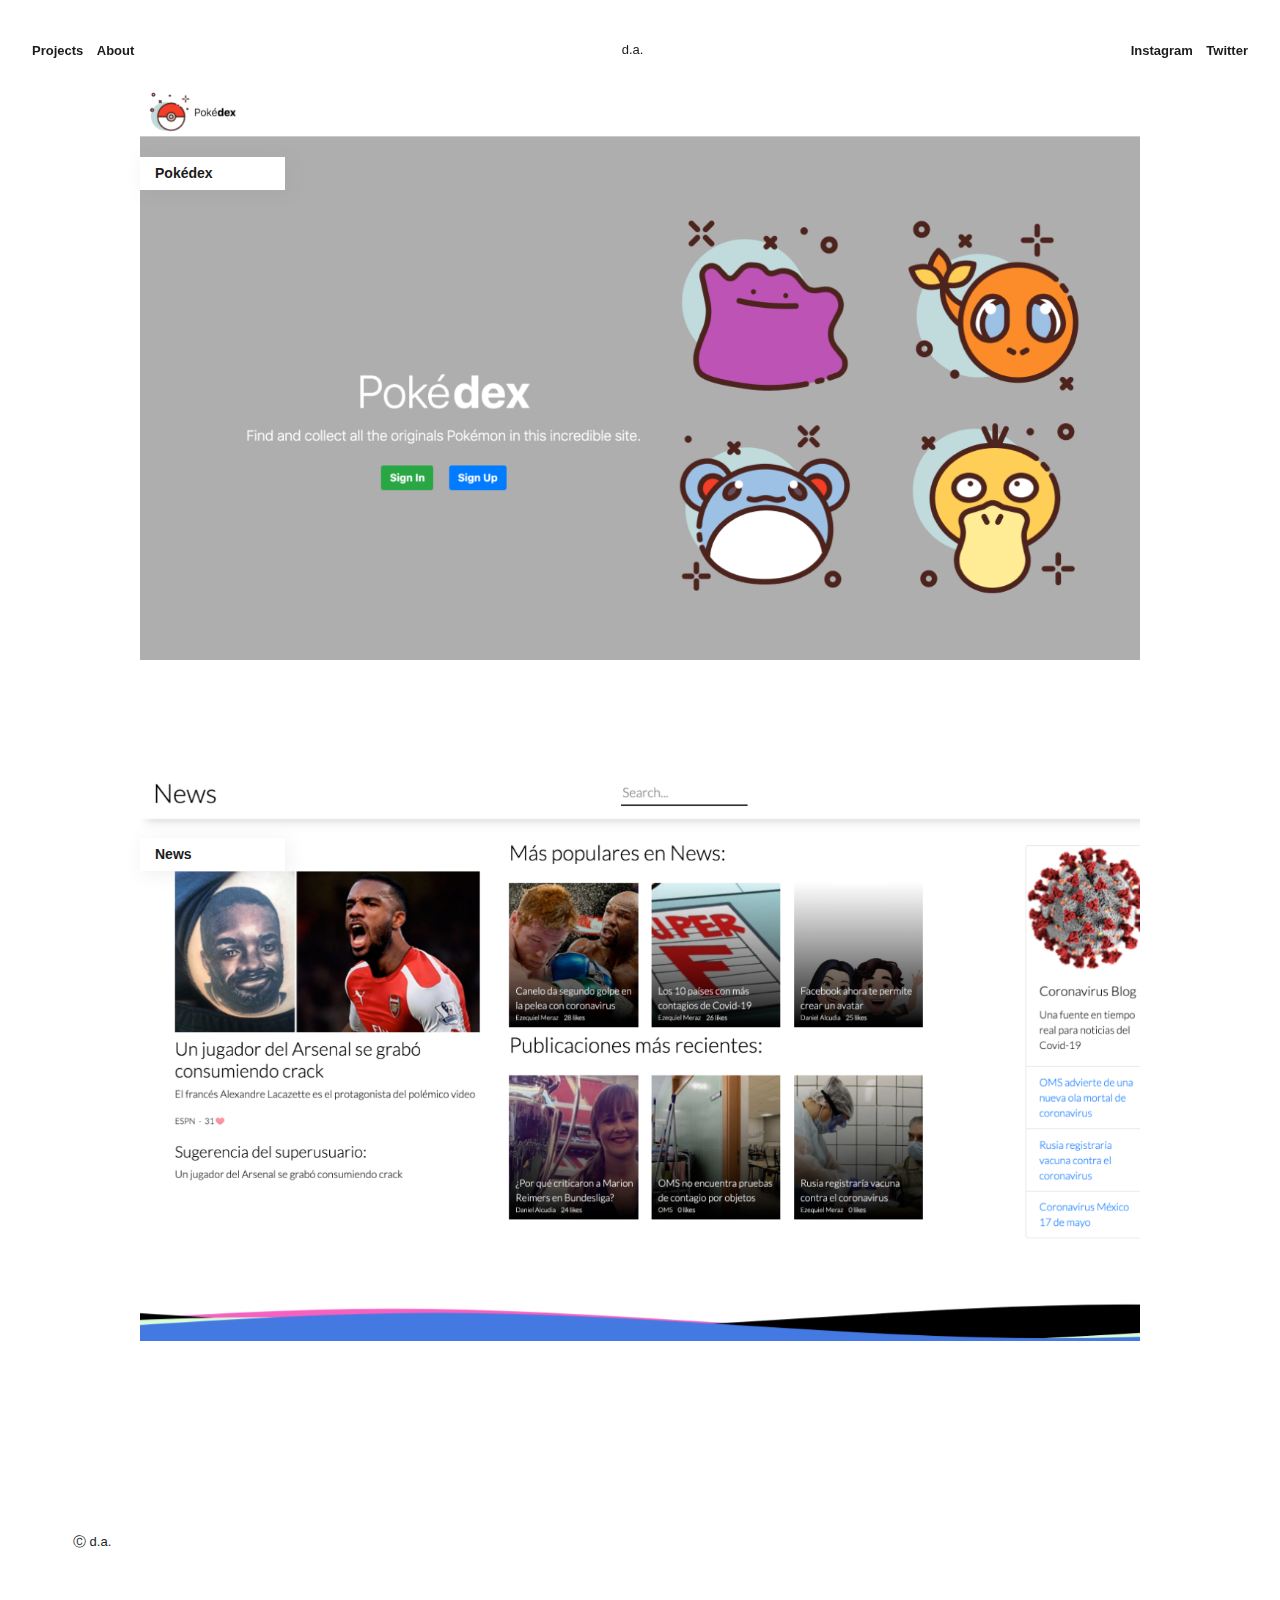
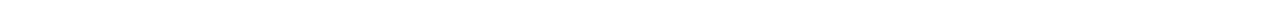
==== index.html @ 758effb9 "news project added" ====
<!DOCTYPE html>
<html lang="en">
  <head>
    <meta charset="UTF-8" />
    <meta name="viewport" content="width=device-width, initial-scale=1.0" />
    <link
      rel="stylesheet"
      href="https://maxcdn.bootstrapcdn.com/bootstrap/4.0.0/css/bootstrap.min.css"
      integrity="sha384-Gn5384xqQ1aoWXA+058RXPxPg6fy4IWvTNh0E263XmFcJlSAwiGgFAW/dAiS6JXm"
      crossorigin="anonymous"
    />
    <link rel="stylesheet" href="./css/projects.css" />
    <link rel="stylesheet" href="./css/header.css" />
    <link rel="stylesheet" href="./css/footer.css" />
    <title>d.a. | daniel alcudia</title>
  </head>
  <body>
    <header class="header">
      <div>
        <a class="header-item header-projects" href="index.html">Projects</a>
        <a class="header-item" href="./html/about.html">About</a>
      </div>
      <a class="header-title" href="index.html">d.a.</a>
      <div>
        <a class="header-item" href="https://www.instagram.com/dnalcudia/"
          >Instagram</a
        >
        <a class="header-item header-tw" href="https://twitter.com/dnalcudia"
          >Twitter</a
        >
      </div>
    </header>
    <div class="container">
      <section class="projects">
        <div class="projects-item">
          <a href="./html/poke-project.html">
            <div>
              <span class="project-item_title">Pokédex</span>
            </div>
            <img
              src="./img/projects/poke/poke.png"
              srcset="
                ./img/projects/poke/poke@2x.png 2x,
                ./img/projects/poke/poke@3x.png 3x
              "
            />
          </a>
        </div>
        <div class="projects-item">
          <a href="./html/news-project.html">
            <div>
              <span class="project-item_title">News</span>
            </div>
            <img
              src="img/news.png"
              srcset="img/news@2x.png 2x, img/news@3x.png 3x"
            />
          </a>
        </div>
      </section>
    </div>
    <footer>
      <span class="credits">Ⓒ d.a.</span>
    </footer>
  </body>
</html>
---- css/projects.css ----
.projects {
  margin-top: 25px;
  display: block;
  font-family: -apple-system, BlinkMacSystemFont, 'Segoe UI', Roboto, Oxygen,
    Ubuntu, Cantarell, 'Open Sans', 'Helvetica Neue', sans-serif;
}
.projects-item {
  position: relative;
  max-width: 1000px;
  width: 100%;
  height: 70vh;
  margin: 0 auto 4vw;
  cursor: pointer;
}
.projects-item img {
  width: 100%;
  position: absolute;
  z-index: 9;
}
.projects-item div {
  display: flex;
  align-items: center;
  justify-content: left;
  font-weight: bold;
  position: absolute;
  background-color: #ffffff;
  box-shadow: 3px 3px 18px 0 rgba(121, 121, 121, 0.12);
  height: 33px;
  width: 145px;
  top: 70px;
  z-index: 10;
}
.project-item_title {
  font-size: 14px;
  font-weight: bold;
  font-stretch: normal;
  font-style: normal;
  line-height: 1.19;
  letter-spacing: normal;
  text-align: left;
  color: #1c1c1c;
  margin-left: 15px;
}
---- css/header.css ----
.header {
  font-family: -apple-system, BlinkMacSystemFont, 'Segoe UI', Roboto, Oxygen,
    Ubuntu, Cantarell, 'Open Sans', 'Helvetica Neue', sans-serif;
  display: flex;
  justify-content: space-between;
  align-items: center;
  margin-top: 38px;
  position: sticky;
  top: 38px;
  z-index: 15;
  color: #1c1c1c;
}
.header-title {
  font-size: 13px;
  color: #1c1c1c;
  text-decoration: none;
}
.header-title:hover {
  text-decoration: none;
  color: #1c1c1c;
}
.header-item {
  width: 48px;
  height: 21px;
  font-size: 13px;
  font-weight: bold;
  font-stretch: normal;
  font-style: normal;
  line-height: 1.24;
  letter-spacing: normal;
  text-align: left;
  color: #1c1c1c;
  text-decoration: none;
}
.header-item:hover {
  text-decoration: none;
  border-bottom: 1px solid #1c1c1c;
  color: #1c1c1c;
}
.header-projects {
  margin-right: 9px;
  margin-left: 32px;
}
.header-tw {
  margin-left: 9px;
  margin-right: 32px;
}
---- css/footer.css ----
footer {
  padding-top: 80px;
}
.credits {
  font-family: -apple-system, BlinkMacSystemFont, 'Segoe UI', Roboto, Oxygen,
    Ubuntu, Cantarell, 'Open Sans', 'Helvetica Neue', sans-serif;
  padding: 0px 0px 72px 73px;
  font-size: 13px;
}
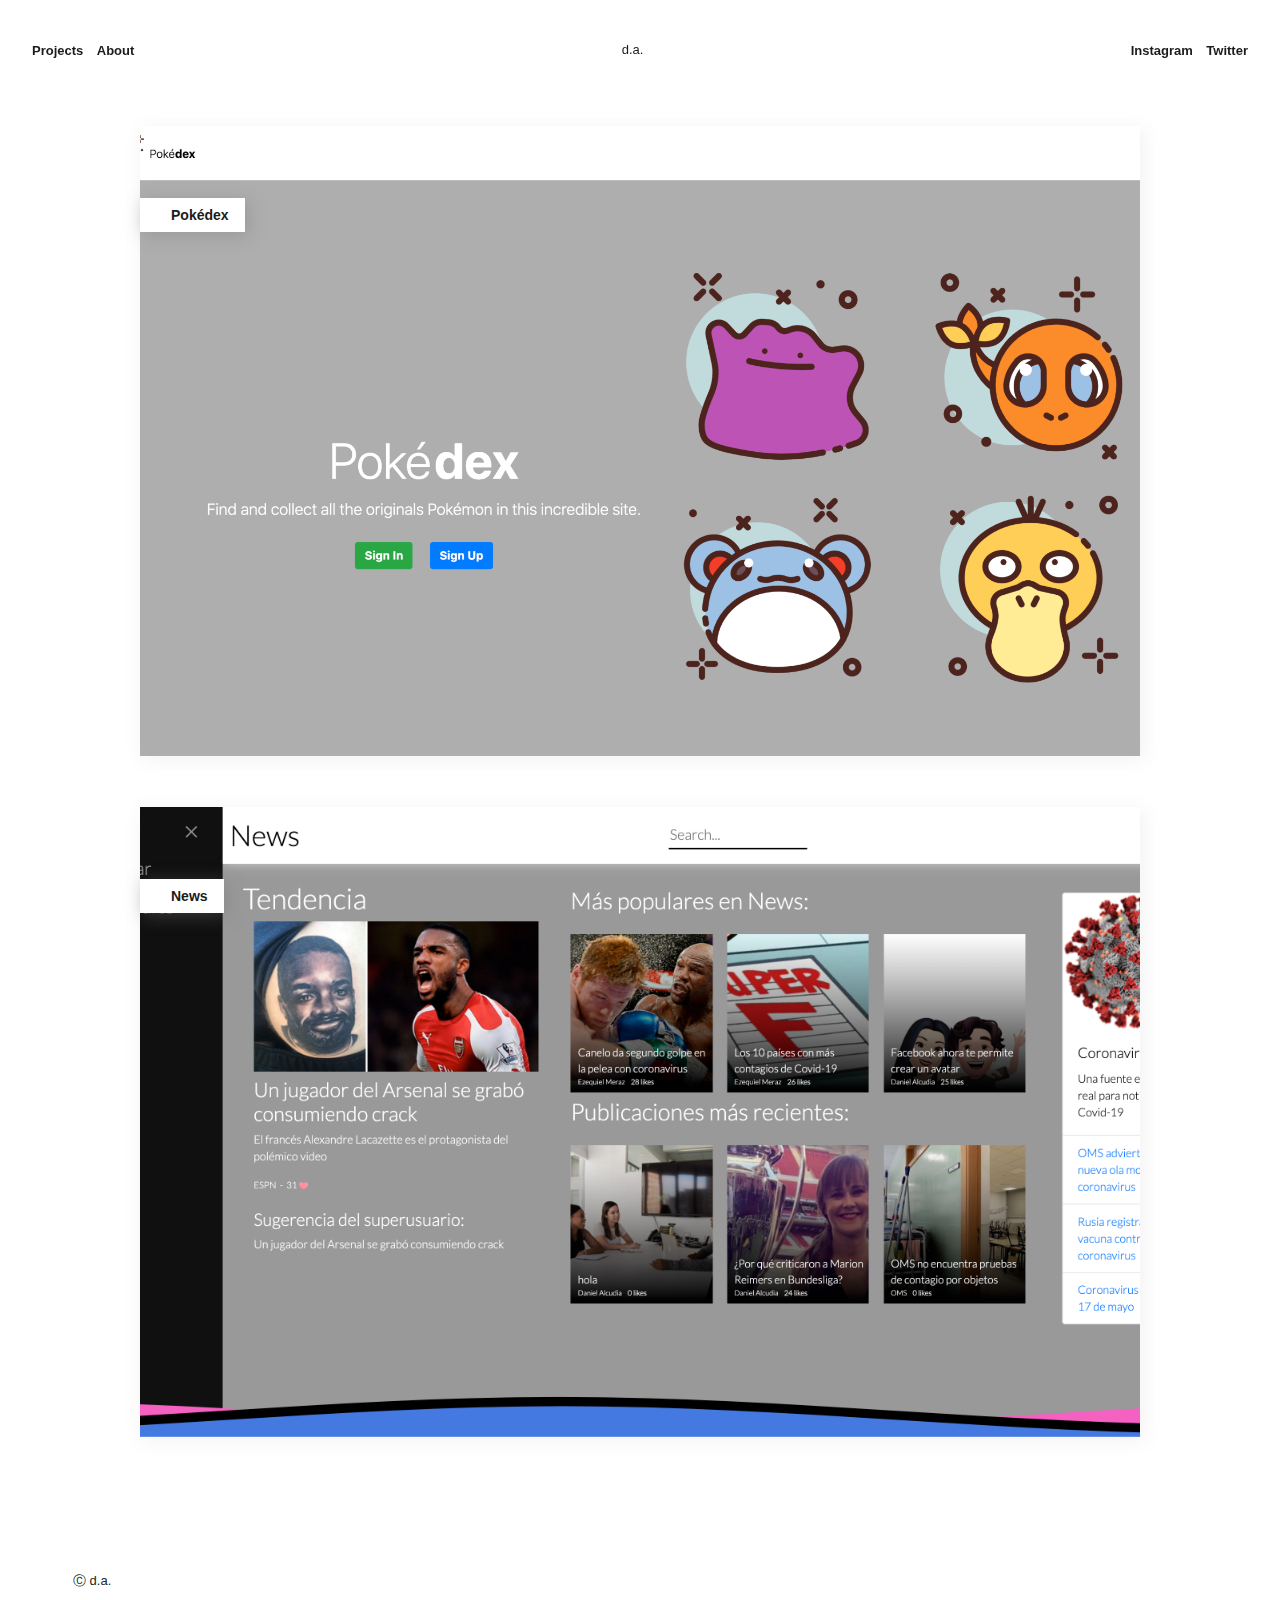
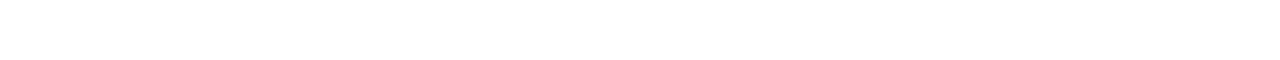
==== commit e2451e1c: "homepage responsive fixed" ====
--- a/index.html
+++ b/index.html
@@ -30,34 +30,33 @@
         >
       </div>
     </header>
-    <div class="container">
-      <section class="projects">
-        <div class="projects-item">
-          <a href="./html/poke-project.html">
-            <div>
-              <span class="project-item_title">Pokédex</span>
-            </div>
-            <img
-              src="./img/projects/poke/poke.png"
-              srcset="
-                ./img/projects/poke/poke@2x.png 2x,
-                ./img/projects/poke/poke@3x.png 3x
-              "
-            />
-          </a>
+    <div class="wrapper">
+      <div class="project-list">
+        <div class="content-default">
+          <section class="projects">
+            <a href="./html/poke-project.html">
+              <div
+                class="projects-item"
+                style="background-image: url(img/projects/poke/poke@3x.png);"
+              >
+                <div>
+                  <span class="project-item_title">Pokédex</span>
+                </div>
+              </div>
+            </a>
+            <a href="./html/news-project.html">
+              <div
+                class="projects-item"
+                style="background-image: url(img/projects/news/home.png);"
+              >
+                <div>
+                  <span class="project-item_title">News</span>
+                </div>
+              </div>
+            </a>
+          </section>
         </div>
-        <div class="projects-item">
-          <a href="./html/news-project.html">
-            <div>
-              <span class="project-item_title">News</span>
-            </div>
-            <img
-              src="img/news.png"
-              srcset="img/news@2x.png 2x, img/news@3x.png 3x"
-            />
-          </a>
-        </div>
-      </section>
+      </div>
     </div>
     <footer>
       <span class="credits">Ⓒ d.a.</span>
--- a/css/projects.css
+++ b/css/projects.css
@@ -1,5 +1,10 @@
+.wrapper {
+  padding: 0 5vw;
+}
+.project-list {
+  margin: 4em 0 0;
+}
 .projects {
-  margin-top: 25px;
   display: block;
   font-family: -apple-system, BlinkMacSystemFont, 'Segoe UI', Roboto, Oxygen,
     Ubuntu, Cantarell, 'Open Sans', 'Helvetica Neue', sans-serif;
@@ -9,26 +14,21 @@
   max-width: 1000px;
   width: 100%;
   height: 70vh;
+  background-size: cover;
+  background-position: 50%;
+  background-repeat: no-repeat;
   margin: 0 auto 4vw;
   cursor: pointer;
-}
-.projects-item img {
-  width: 100%;
-  position: absolute;
-  z-index: 9;
+  box-shadow: 3px 3px 18px 0 rgba(121, 121, 121, 0.1);
 }
 .projects-item div {
-  display: flex;
-  align-items: center;
-  justify-content: left;
-  font-weight: bold;
   position: absolute;
-  background-color: #ffffff;
-  box-shadow: 3px 3px 18px 0 rgba(121, 121, 121, 0.12);
-  height: 33px;
-  width: 145px;
-  top: 70px;
-  z-index: 10;
+  left: 0;
+  top: 4.5rem;
+  padding: 0.3rem 1rem;
+  background: #fff;
+  max-width: 400px;
+  box-shadow: 3px 3px 18px 0 rgba(121, 121, 121, 0.4);
 }
 .project-item_title {
   font-size: 14px;
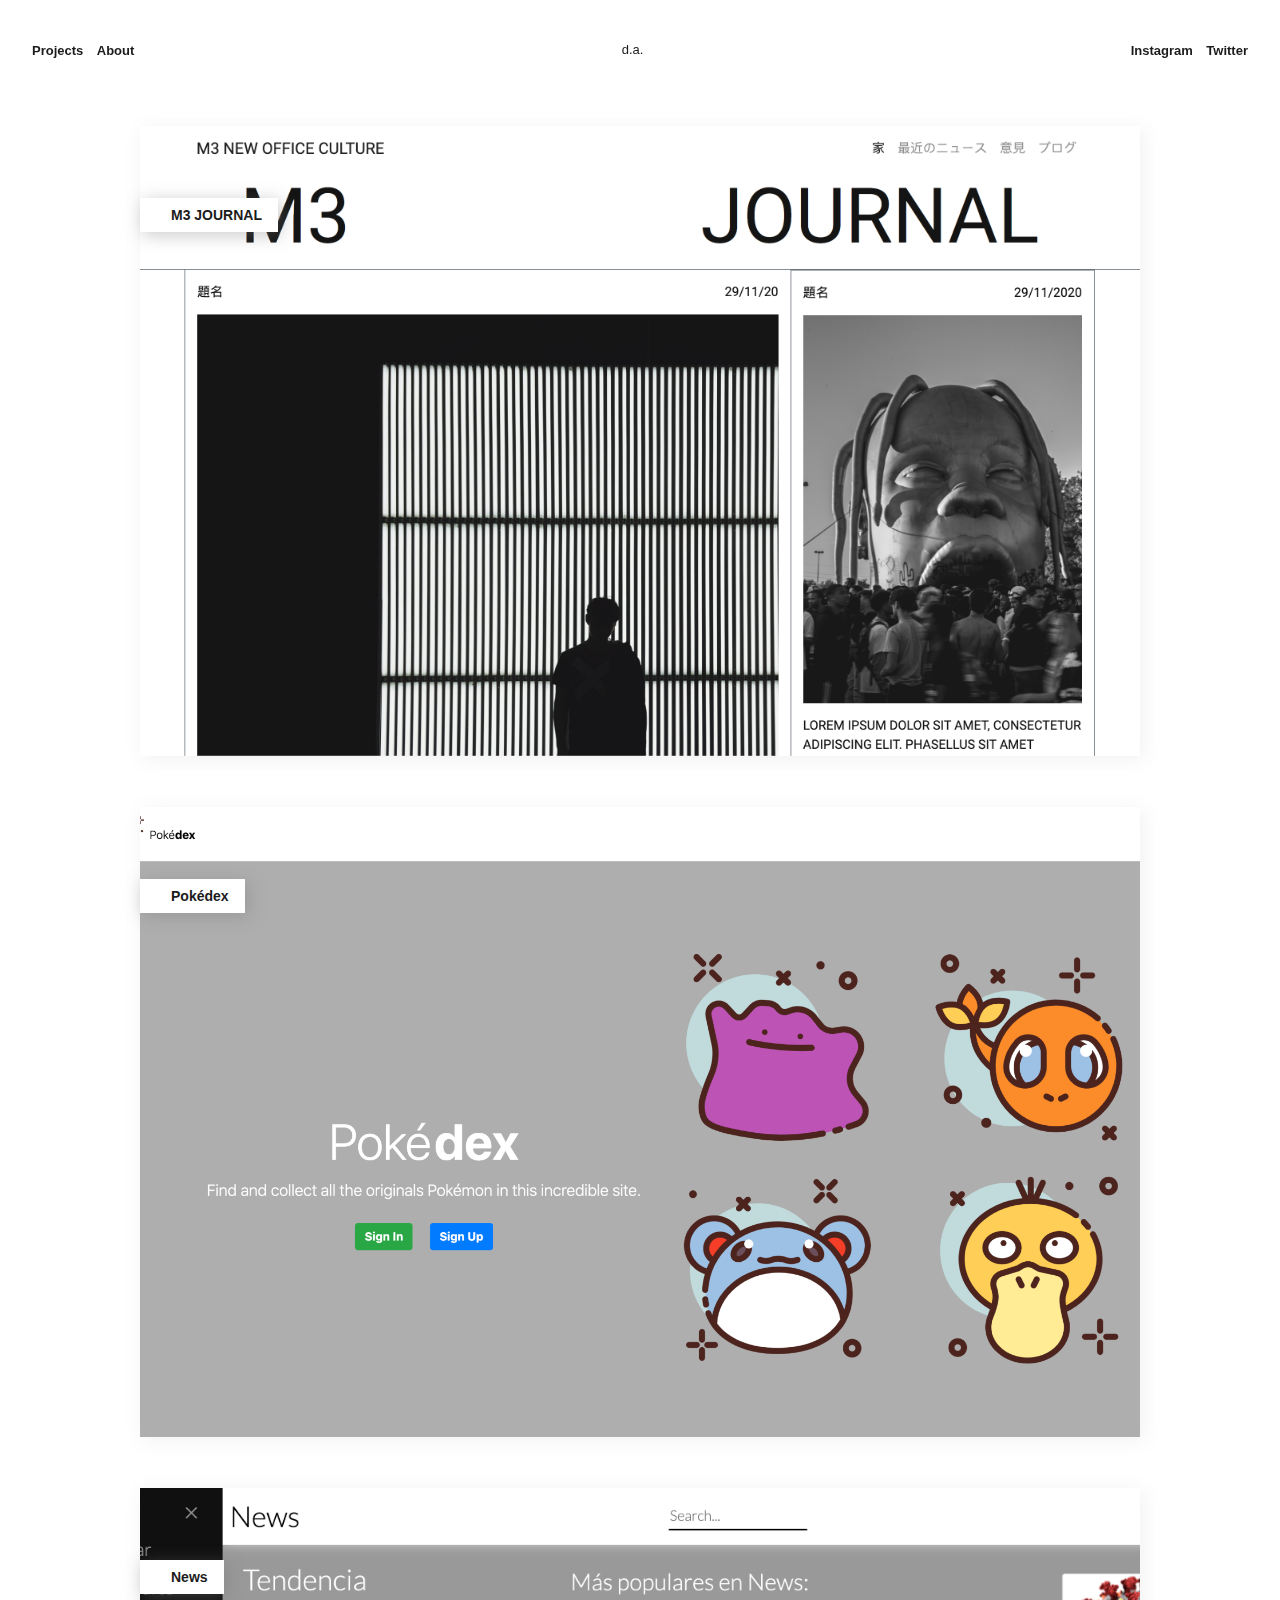
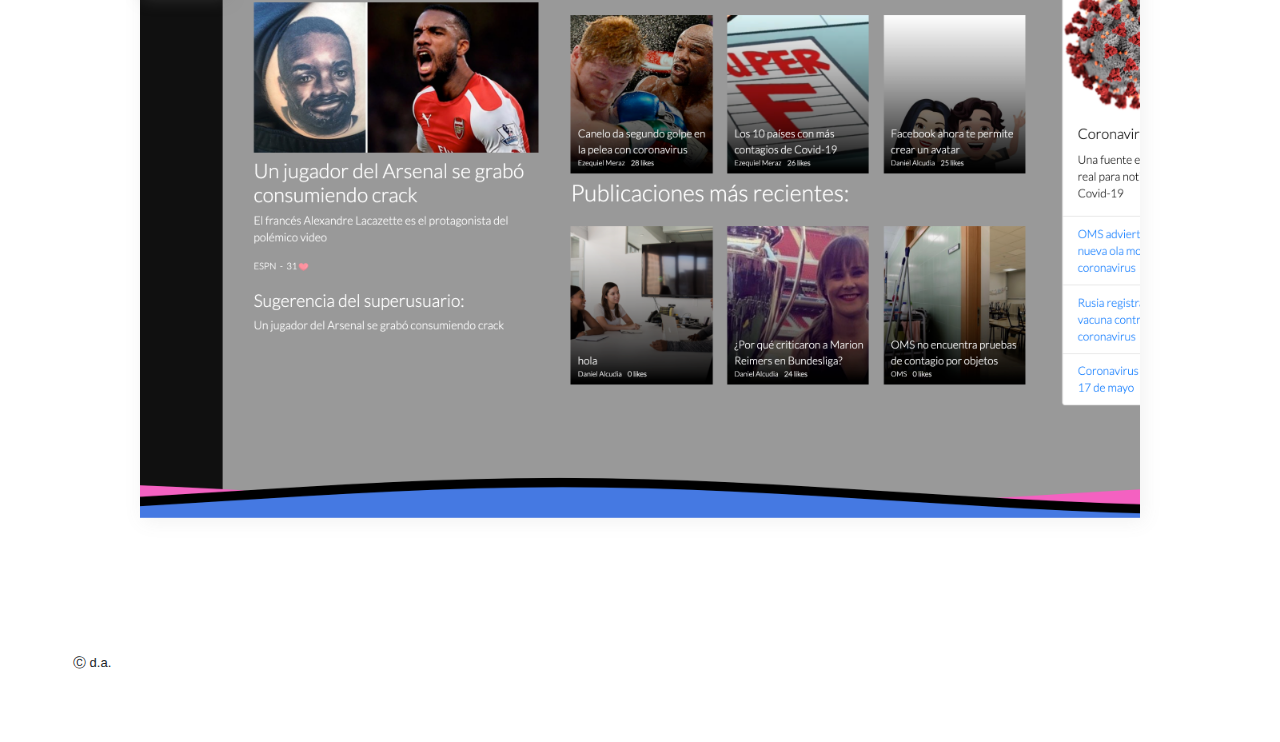
==== commit c37dd2da: "journal project added" ====
--- a/index.html
+++ b/index.html
@@ -34,6 +34,16 @@
       <div class="project-list">
         <div class="content-default">
           <section class="projects">
+            <a href="./html/journal-project.html">
+              <div
+                class="projects-item"
+                style="background-image: url(img/projects/journal/1.png);"
+              >
+                <div>
+                  <span class="project-item_title">M3 JOURNAL</span>
+                </div>
+              </div>
+            </a>
             <a href="./html/poke-project.html">
               <div
                 class="projects-item"
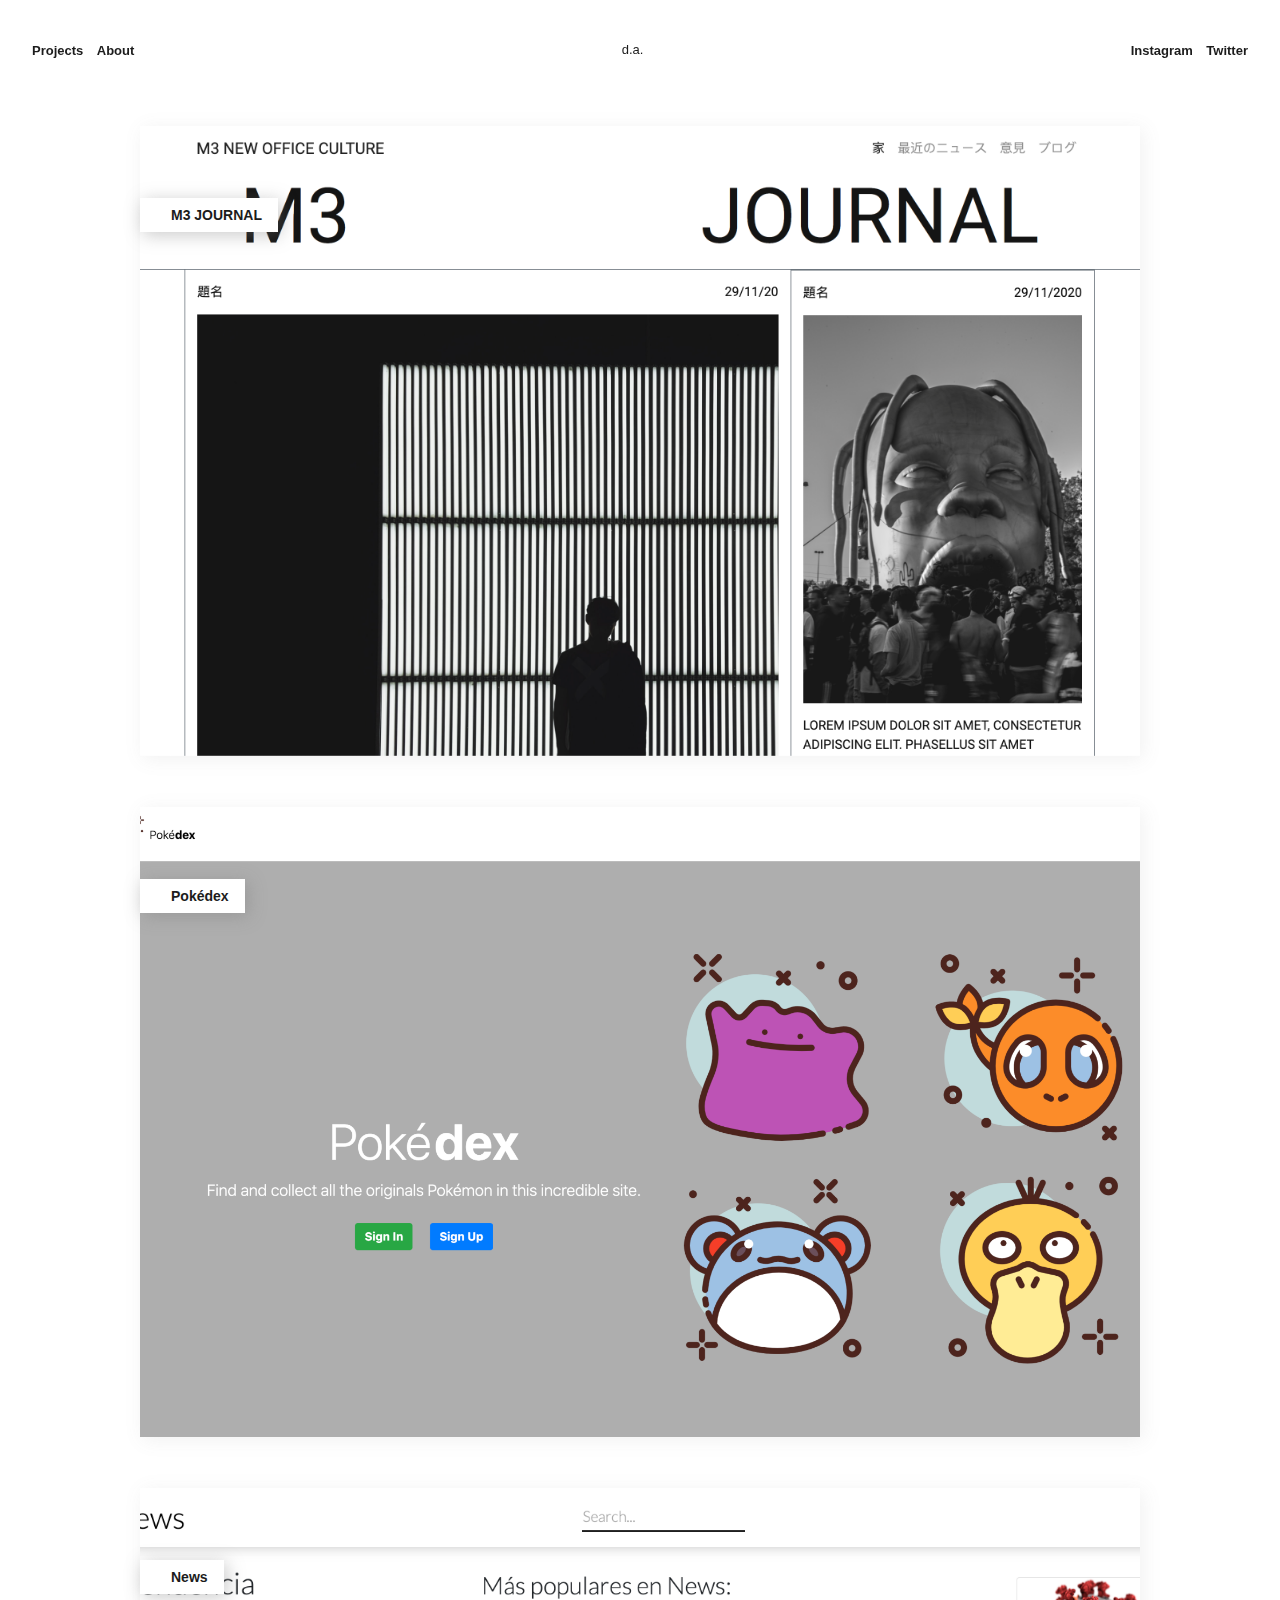
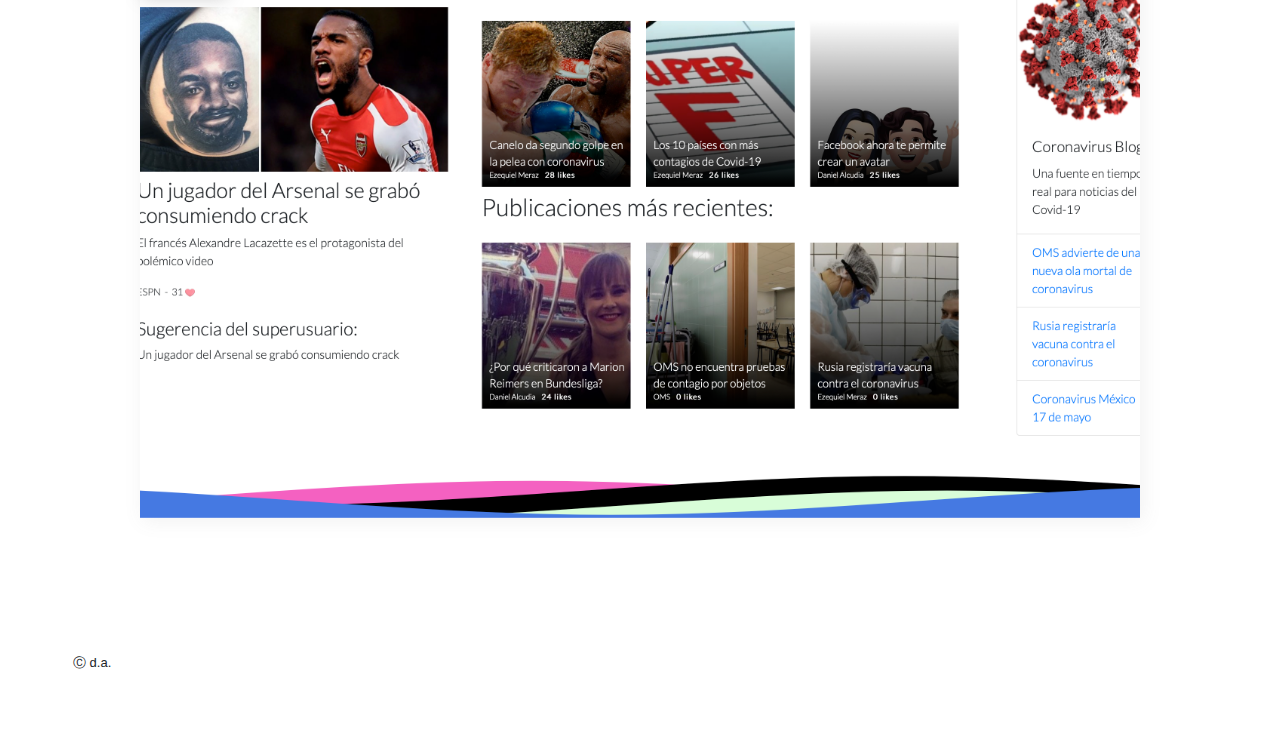
==== commit 82ea6176: "update news project cover" ====
--- a/index.html
+++ b/index.html
@@ -57,7 +57,7 @@
             <a href="./html/news-project.html">
               <div
                 class="projects-item"
-                style="background-image: url(img/projects/news/home.png);"
+                style="background-image: url(img/projects/news/xd.png);"
               >
                 <div>
                   <span class="project-item_title">News</span>
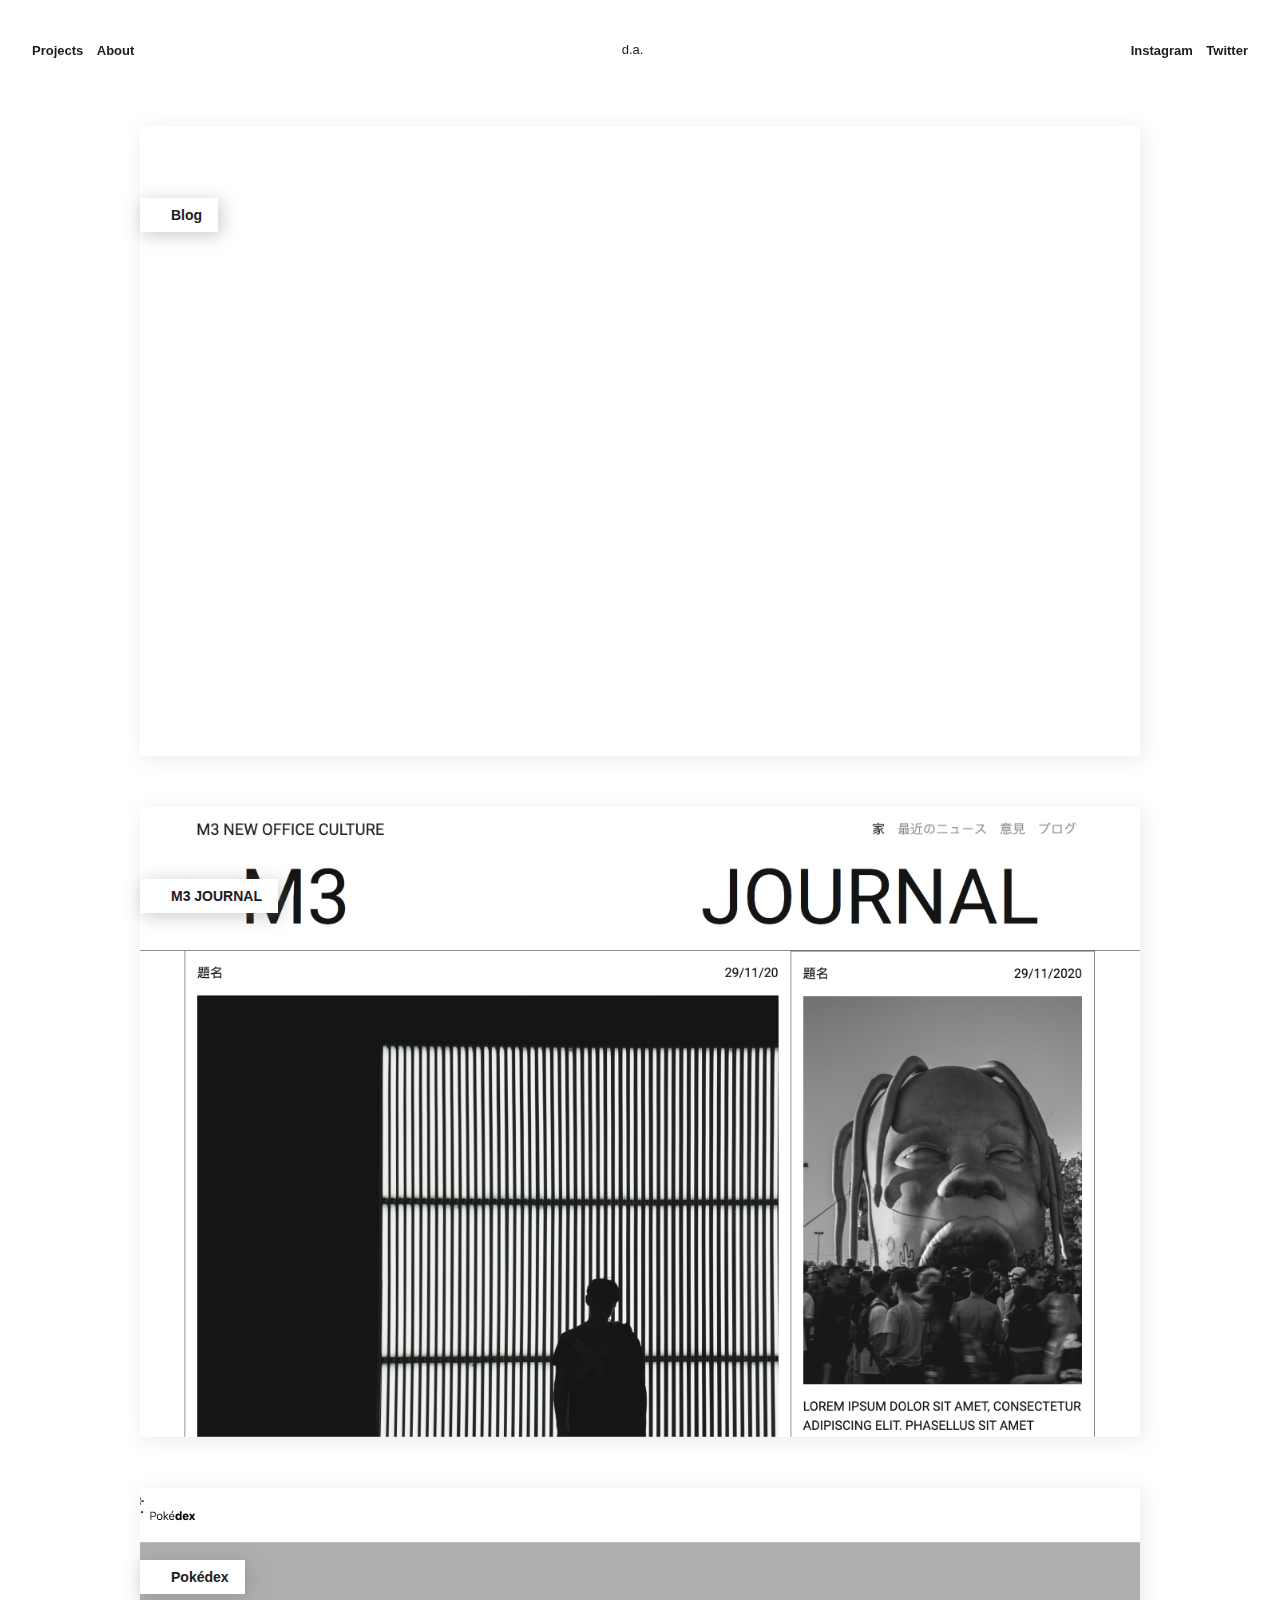
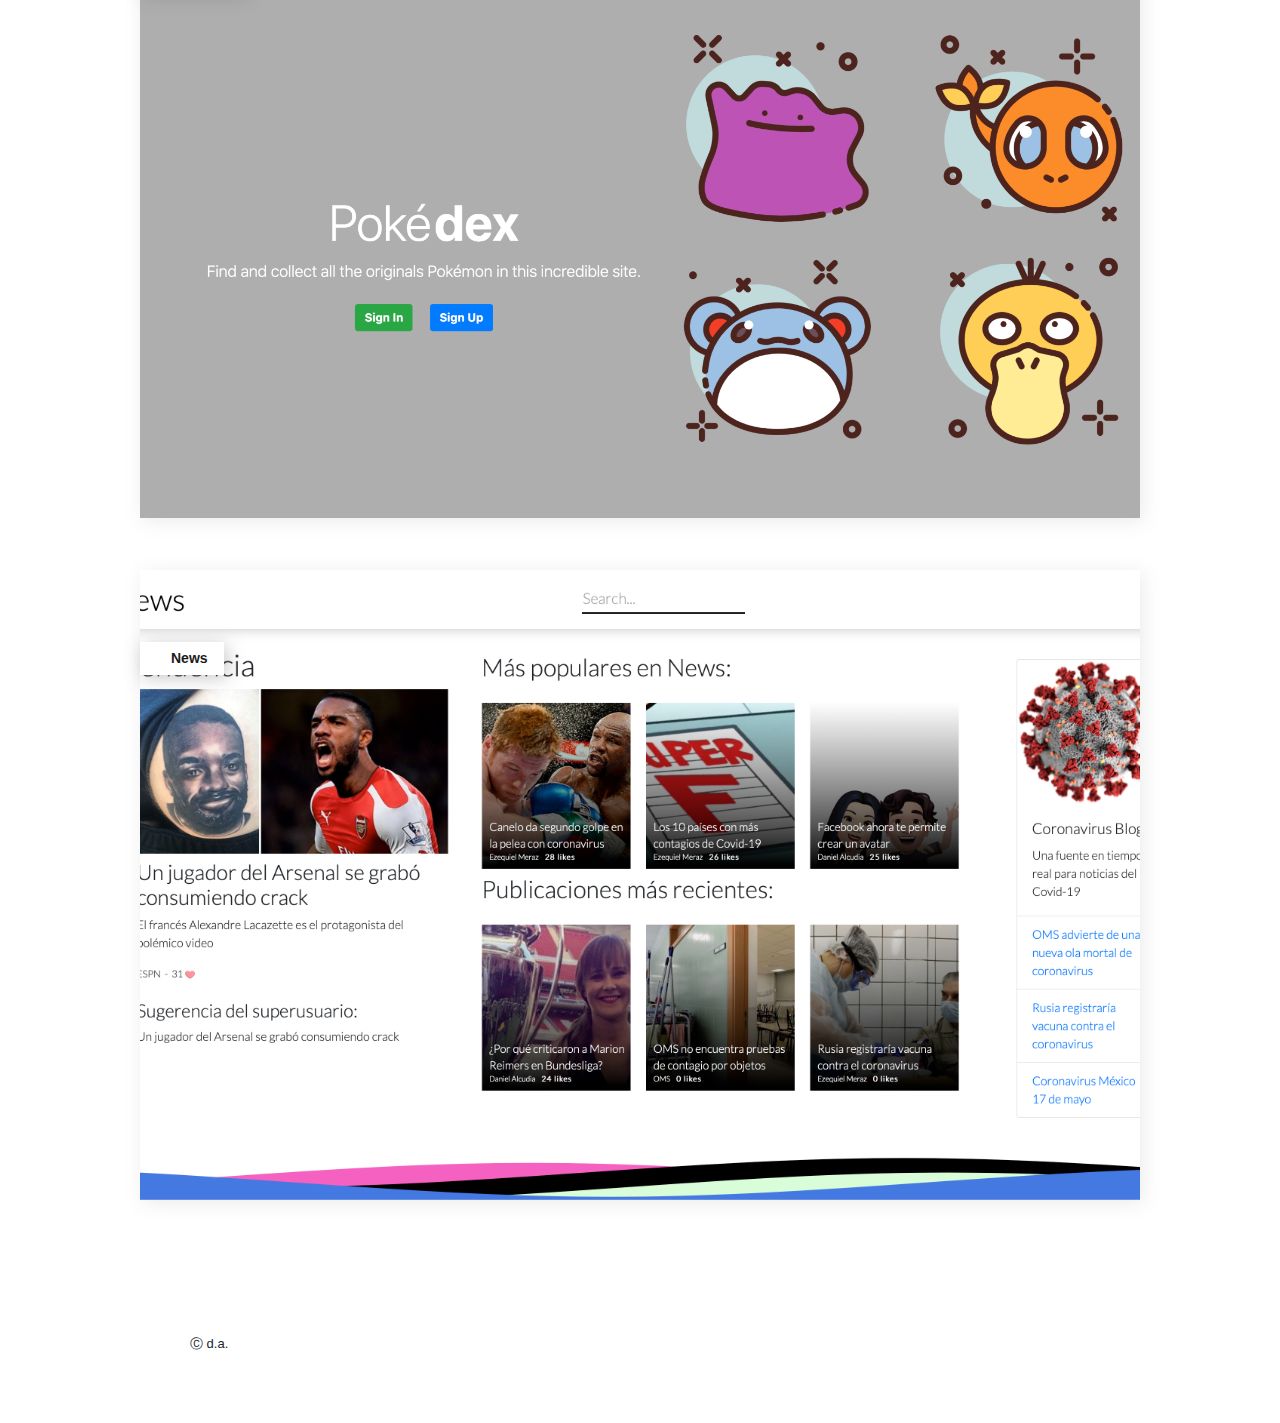
==== commit 5361ddb3: "blog project added" ====
--- a/index.html
+++ b/index.html
@@ -22,7 +22,9 @@
       </div>
       <a class="header-title" href="index.html">d.a.</a>
       <div>
-        <a class="header-item" href="https://www.instagram.com/dnalcudia/"
+        <a
+          class="header-item header-ig"
+          href="https://www.instagram.com/dnalcudia/"
           >Instagram</a
         >
         <a class="header-item header-tw" href="https://twitter.com/dnalcudia"
@@ -34,6 +36,16 @@
       <div class="project-list">
         <div class="content-default">
           <section class="projects">
+            <a href="./html/blog-project.html">
+              <div
+                class="projects-item"
+                style="background-image: url(img/projects/blog/1.png);"
+              >
+                <div>
+                  <span class="project-item_title">Blog</span>
+                </div>
+              </div>
+            </a>
             <a href="./html/journal-project.html">
               <div
                 class="projects-item"
--- a/css/projects.css
+++ b/css/projects.css
@@ -17,9 +17,9 @@
   background-size: cover;
   background-position: 50%;
   background-repeat: no-repeat;
-  margin: 0 auto 4vw;
+  margin: 10px auto 4vw;
   cursor: pointer;
-  box-shadow: 3px 3px 18px 0 rgba(121, 121, 121, 0.1);
+  box-shadow: 3px 3px 18px 0 rgba(121, 121, 121, 0.15);
 }
 .projects-item div {
   position: absolute;
--- a/css/header.css
+++ b/css/header.css
@@ -45,3 +45,15 @@
   margin-left: 9px;
   margin-right: 32px;
 }
+
+@media (max-width: 380px) {
+  .header {
+    display: inline-block;
+    margin-bottom: 20px;
+  }
+
+  .header-title,
+  .header-ig {
+    margin-left: 32px;
+  }
+}
--- a/css/footer.css
+++ b/css/footer.css
@@ -1,9 +1,11 @@
 footer {
   padding-top: 80px;
+  max-width: 980px;
+  margin: auto;
 }
 .credits {
   font-family: -apple-system, BlinkMacSystemFont, 'Segoe UI', Roboto, Oxygen,
     Ubuntu, Cantarell, 'Open Sans', 'Helvetica Neue', sans-serif;
-  padding: 0px 0px 72px 73px;
+  padding: 0px 0px 72px 40px;
   font-size: 13px;
 }
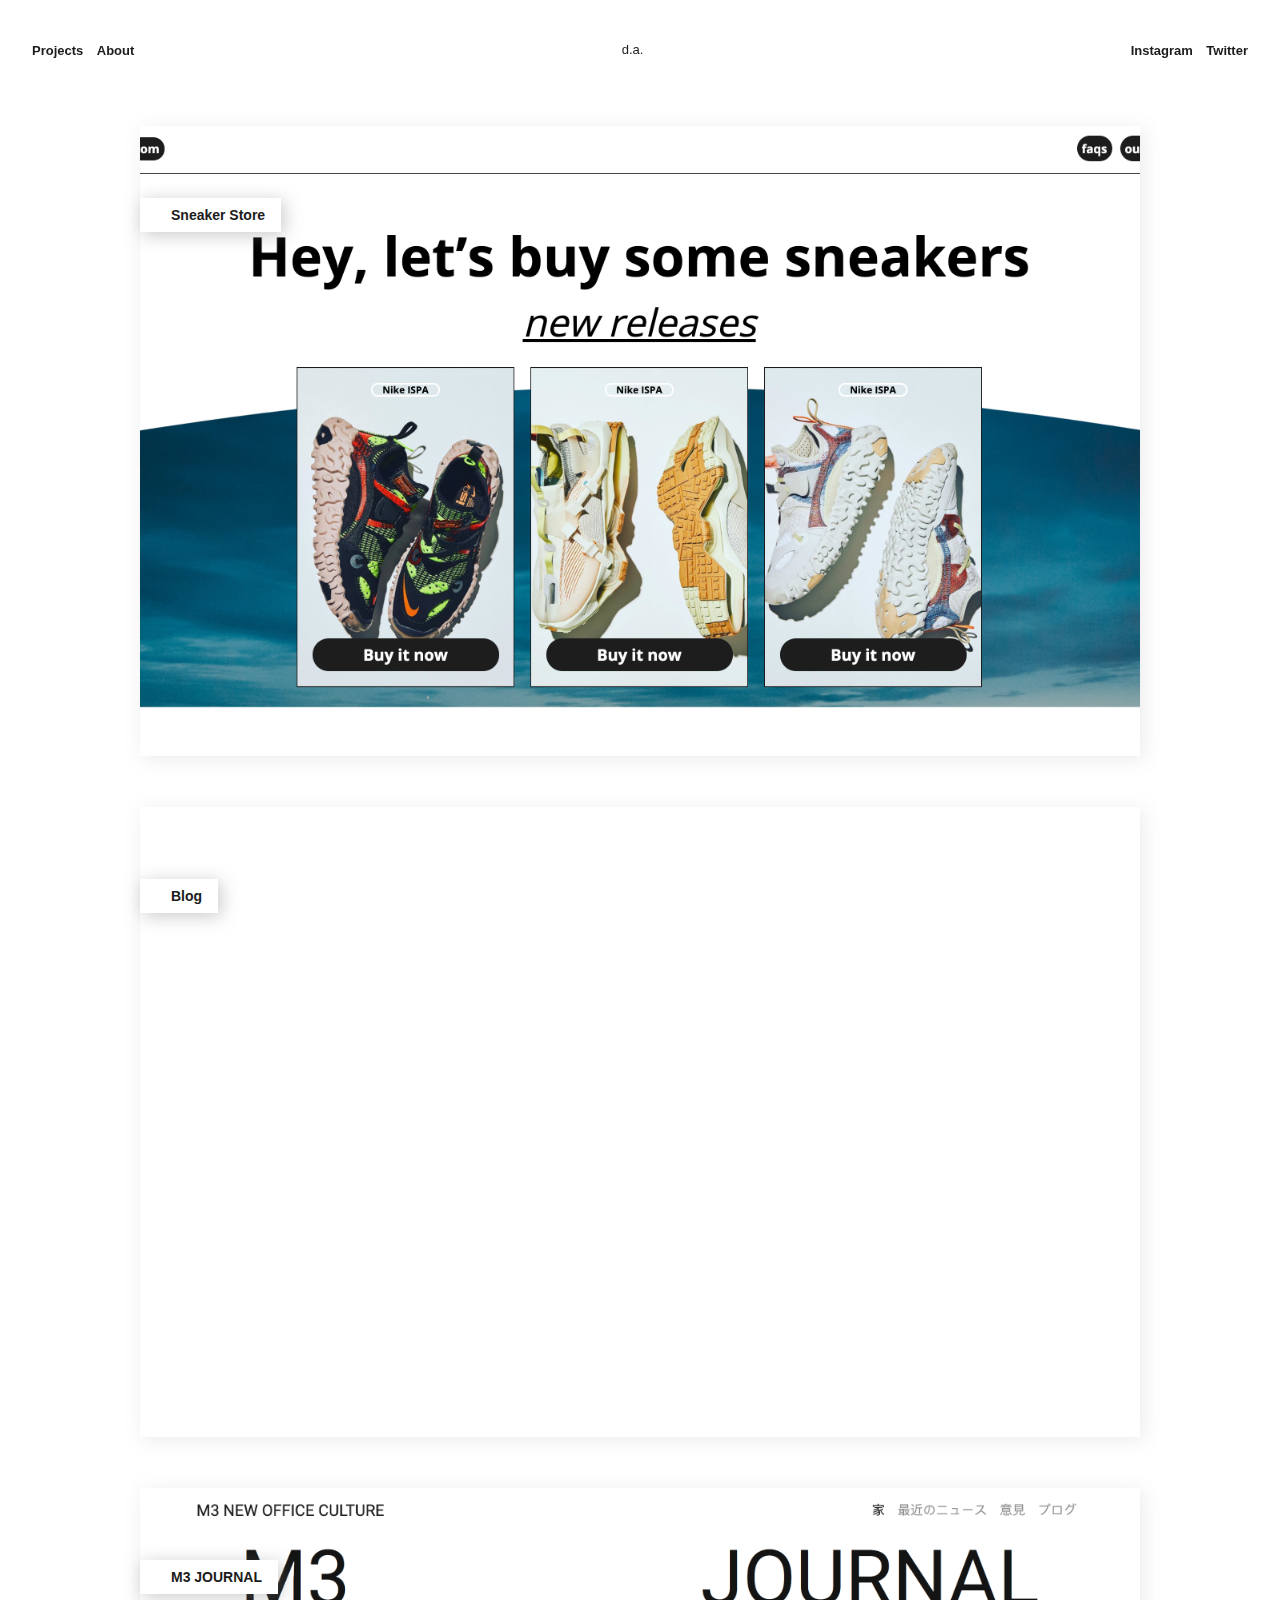
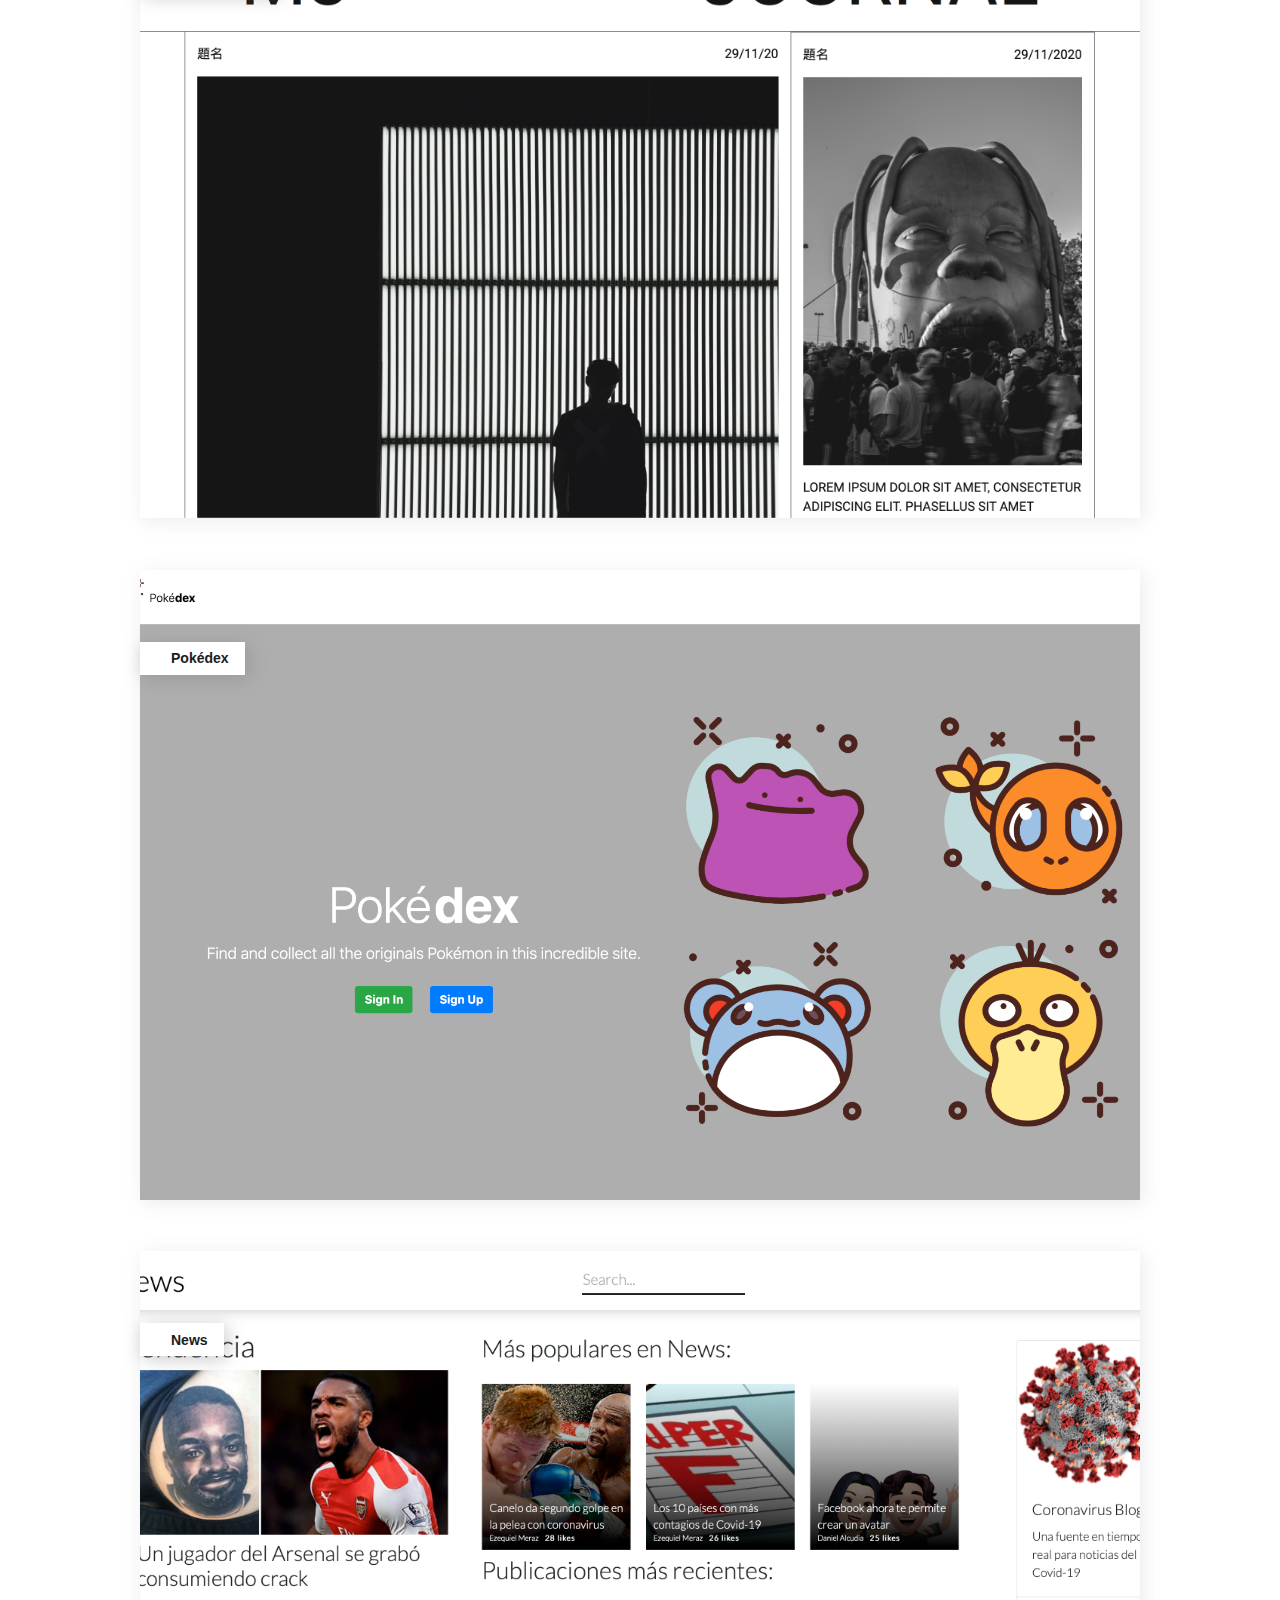
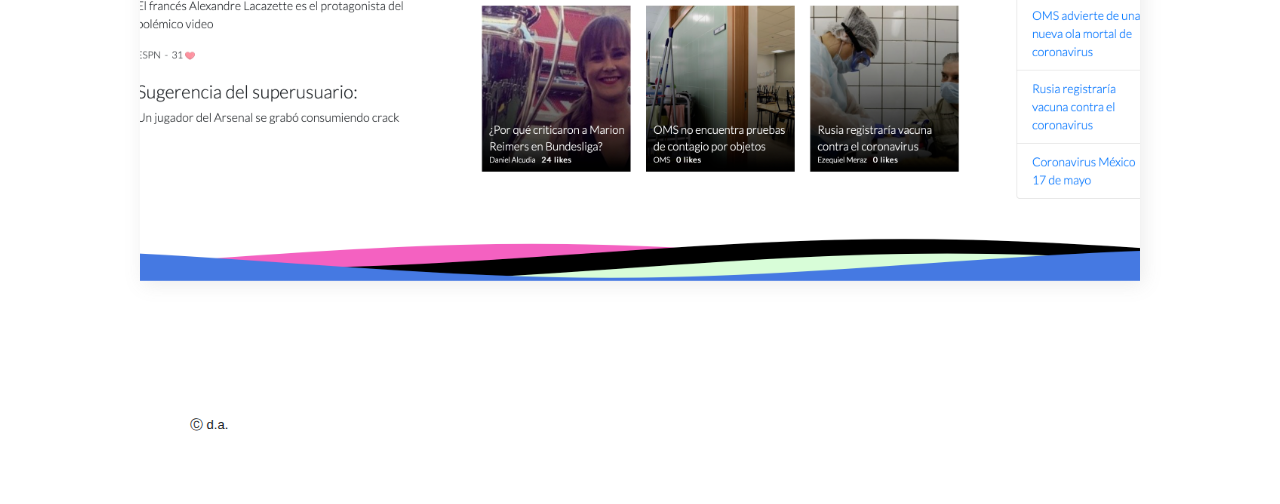
==== commit 9131c2e6: "bugs fixed & sneaker-store page added" ====
--- a/index.html
+++ b/index.html
@@ -25,9 +25,13 @@
         <a
           class="header-item header-ig"
           href="https://www.instagram.com/dnalcudia/"
+          target="blank"
           >Instagram</a
         >
-        <a class="header-item header-tw" href="https://twitter.com/dnalcudia"
+        <a
+          class="header-item header-tw"
+          href="https://twitter.com/dnalcudia"
+          target="blank"
           >Twitter</a
         >
       </div>
@@ -36,6 +40,18 @@
       <div class="project-list">
         <div class="content-default">
           <section class="projects">
+            <a href="./html/sneaker-store.html">
+              <div
+                class="projects-item"
+                style="
+                  background-image: url(img/projects/sneaker-store/home.png);
+                "
+              >
+                <div>
+                  <span class="project-item_title">Sneaker Store</span>
+                </div>
+              </div>
+            </a>
             <a href="./html/blog-project.html">
               <div
                 class="projects-item"
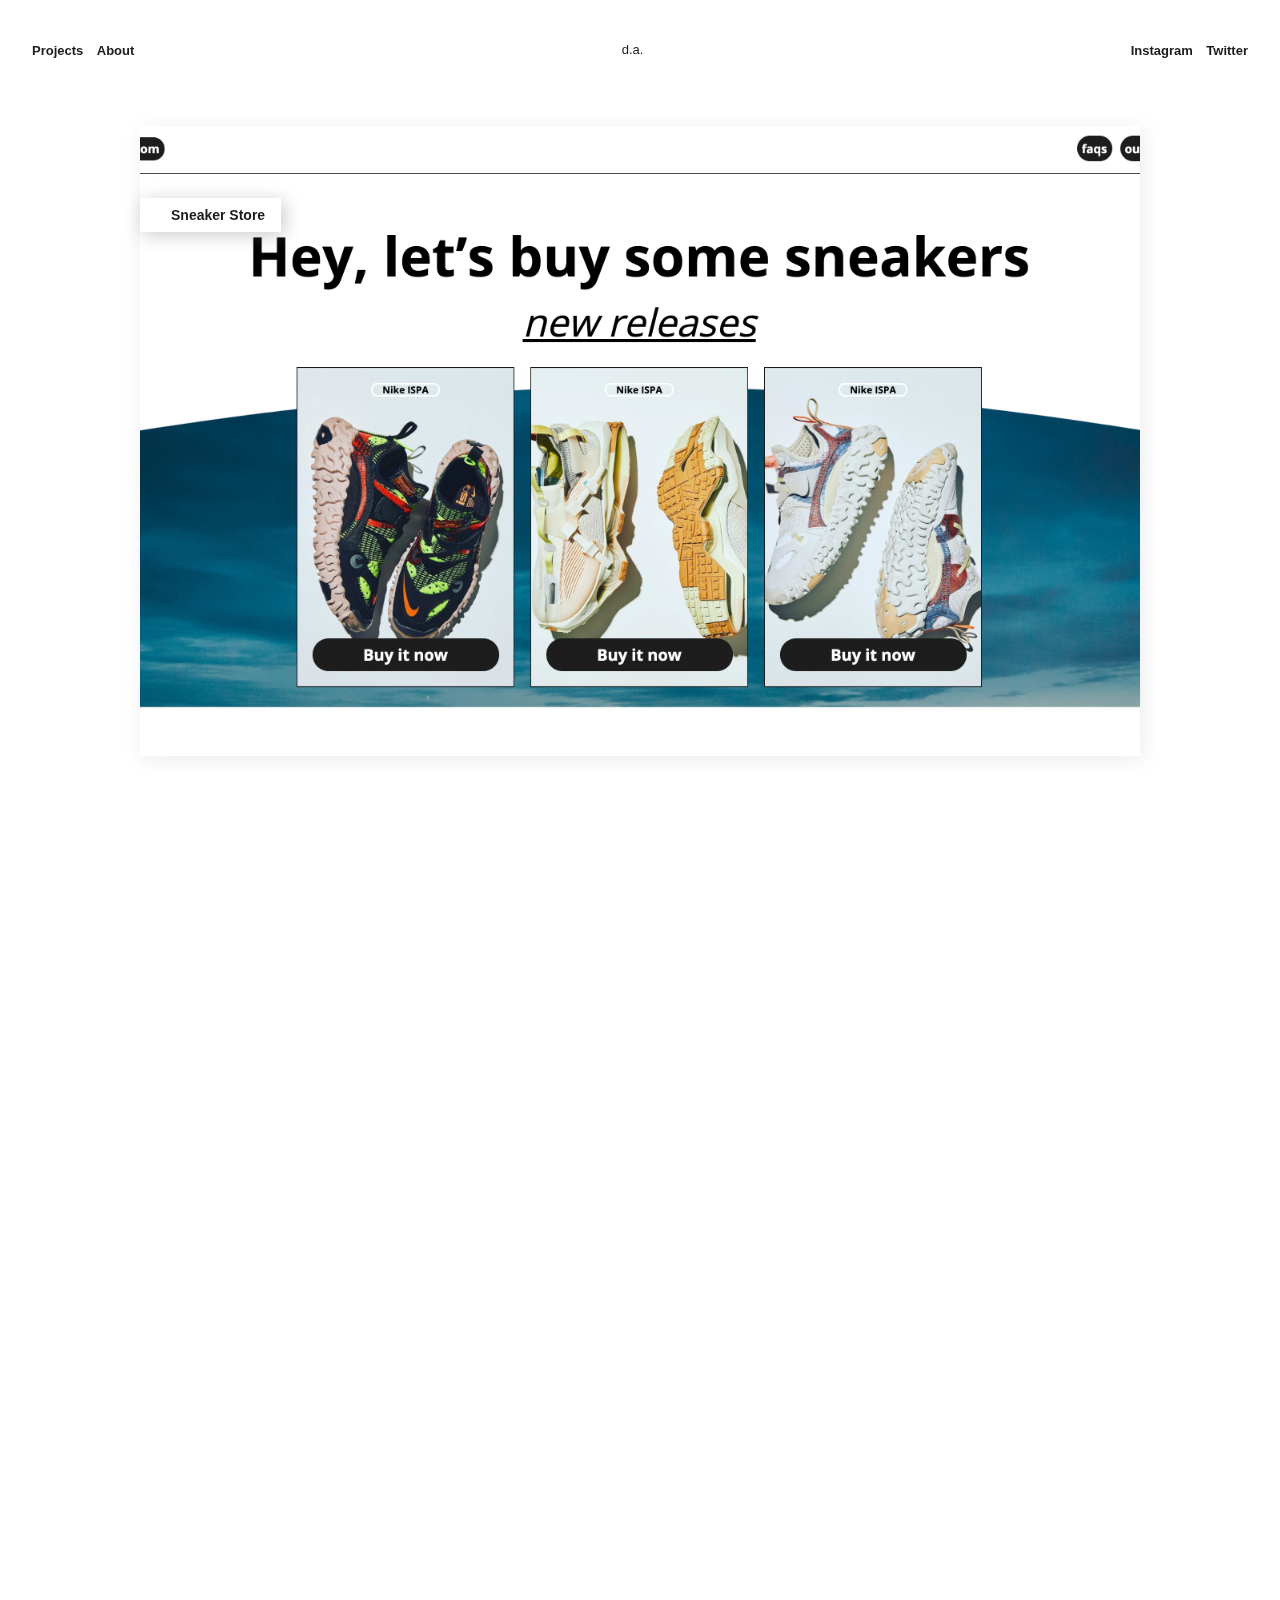
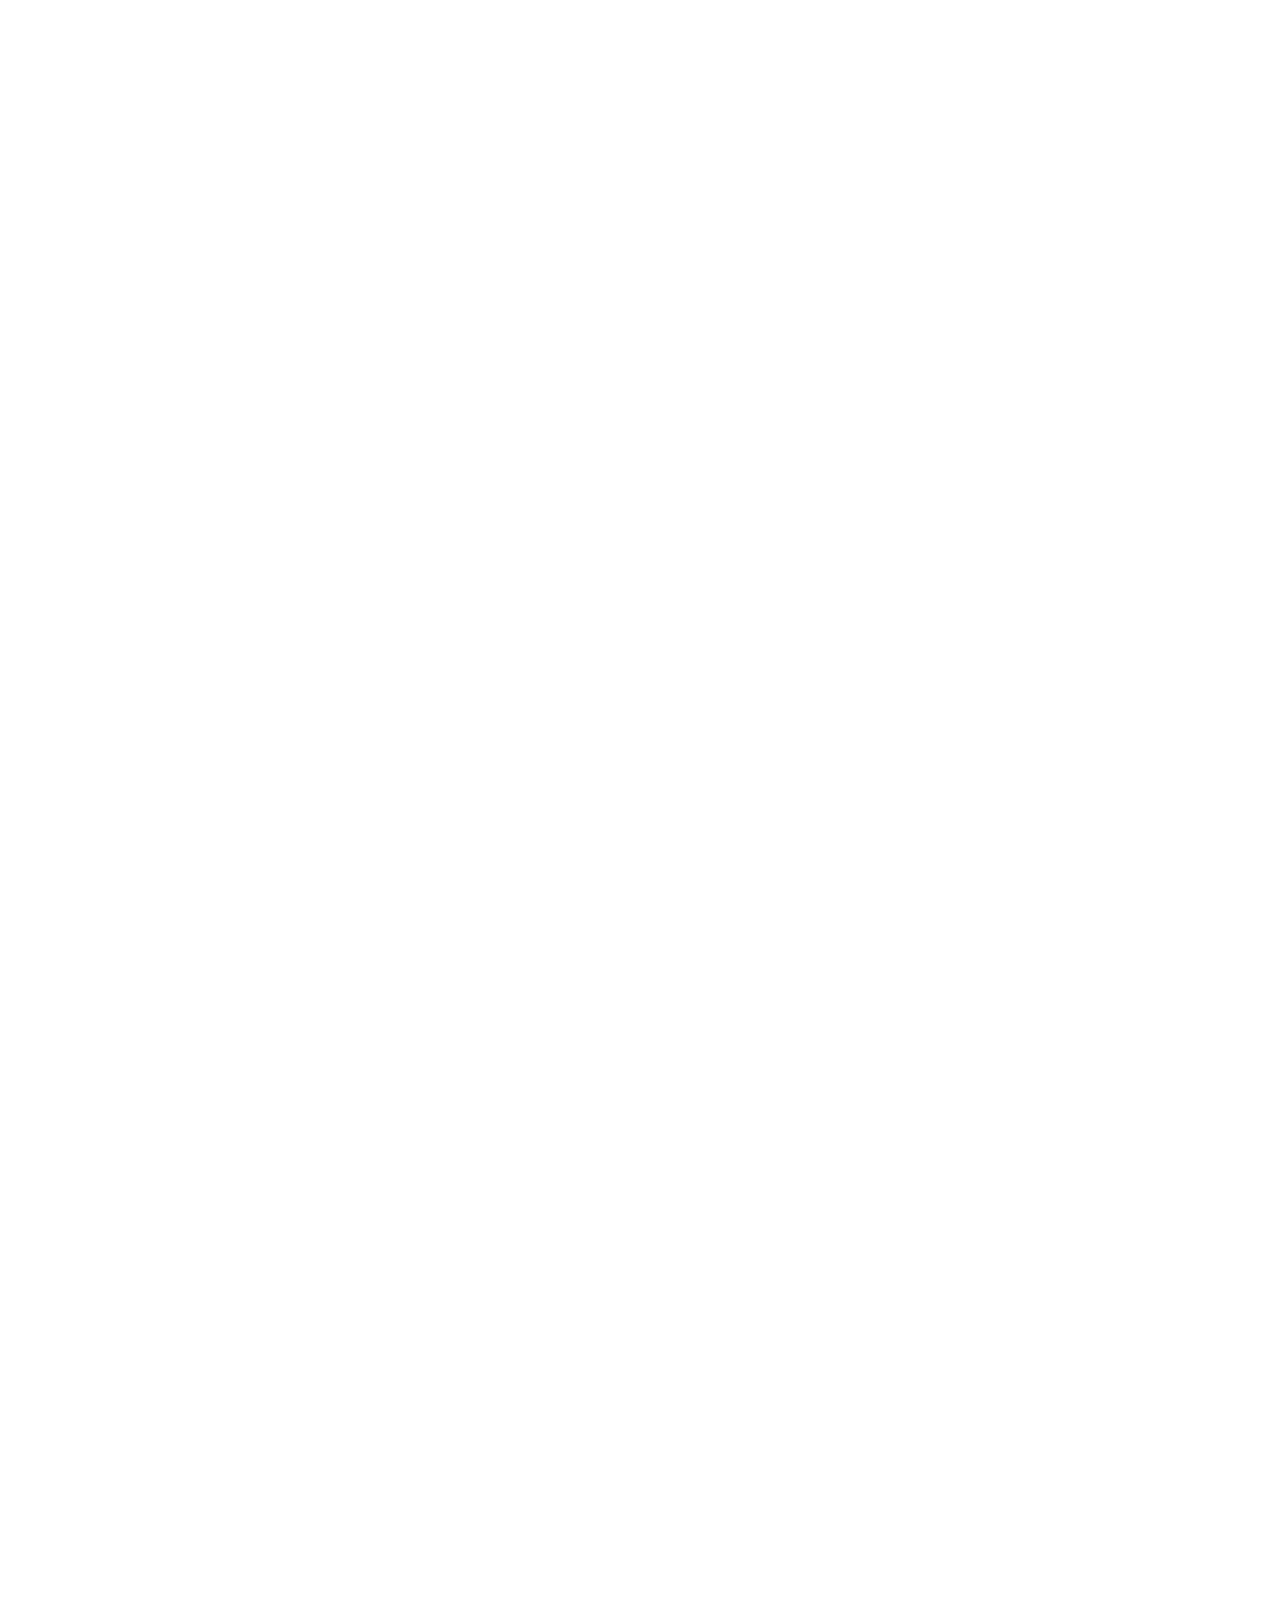
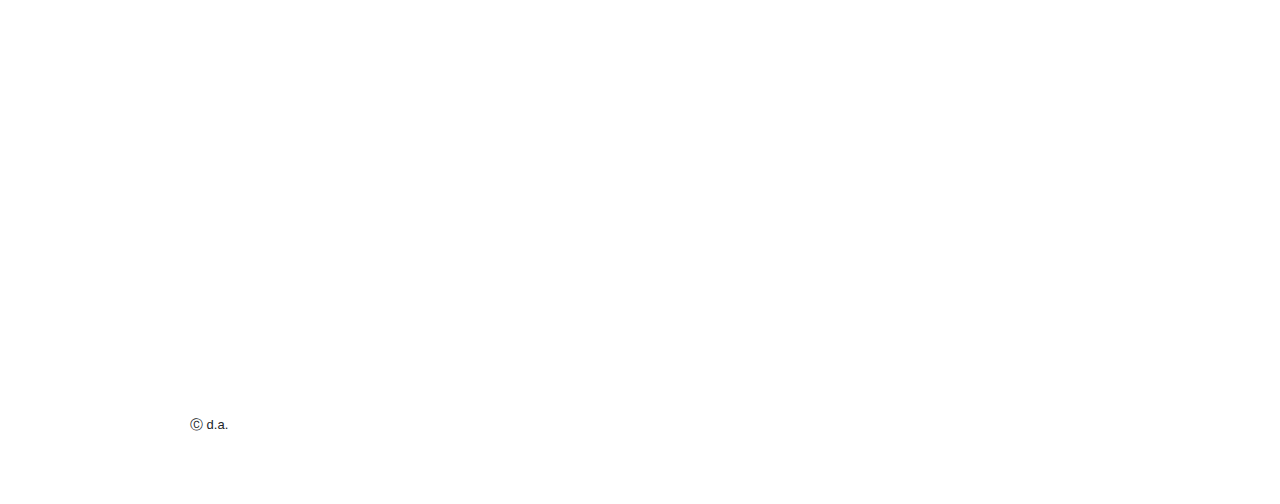
==== commit b9dec61f: "animations added" ====
--- a/index.html
+++ b/index.html
@@ -9,6 +9,7 @@
       integrity="sha384-Gn5384xqQ1aoWXA+058RXPxPg6fy4IWvTNh0E263XmFcJlSAwiGgFAW/dAiS6JXm"
       crossorigin="anonymous"
     />
+    <link href="https://unpkg.com/aos@2.3.1/dist/aos.css" rel="stylesheet" />
     <link rel="stylesheet" href="./css/projects.css" />
     <link rel="stylesheet" href="./css/header.css" />
     <link rel="stylesheet" href="./css/footer.css" />
@@ -46,6 +47,7 @@
                 style="
                   background-image: url(img/projects/sneaker-store/home.png);
                 "
+                data-aos="fade-right"
               >
                 <div>
                   <span class="project-item_title">Sneaker Store</span>
@@ -56,6 +58,7 @@
               <div
                 class="projects-item"
                 style="background-image: url(img/projects/blog/1.png);"
+                data-aos="fade-left"
               >
                 <div>
                   <span class="project-item_title">Blog</span>
@@ -66,6 +69,7 @@
               <div
                 class="projects-item"
                 style="background-image: url(img/projects/journal/1.png);"
+                data-aos="fade-right"
               >
                 <div>
                   <span class="project-item_title">M3 JOURNAL</span>
@@ -76,6 +80,7 @@
               <div
                 class="projects-item"
                 style="background-image: url(img/projects/poke/poke@3x.png);"
+                data-aos="fade-left"
               >
                 <div>
                   <span class="project-item_title">Pokédex</span>
@@ -86,6 +91,7 @@
               <div
                 class="projects-item"
                 style="background-image: url(img/projects/news/xd.png);"
+                data-aos="fade-right"
               >
                 <div>
                   <span class="project-item_title">News</span>
@@ -99,5 +105,9 @@
     <footer>
       <span class="credits">Ⓒ d.a.</span>
     </footer>
+    <script src="https://unpkg.com/aos@2.3.1/dist/aos.js"></script>
+    <script>
+      AOS.init();
+    </script>
   </body>
 </html>
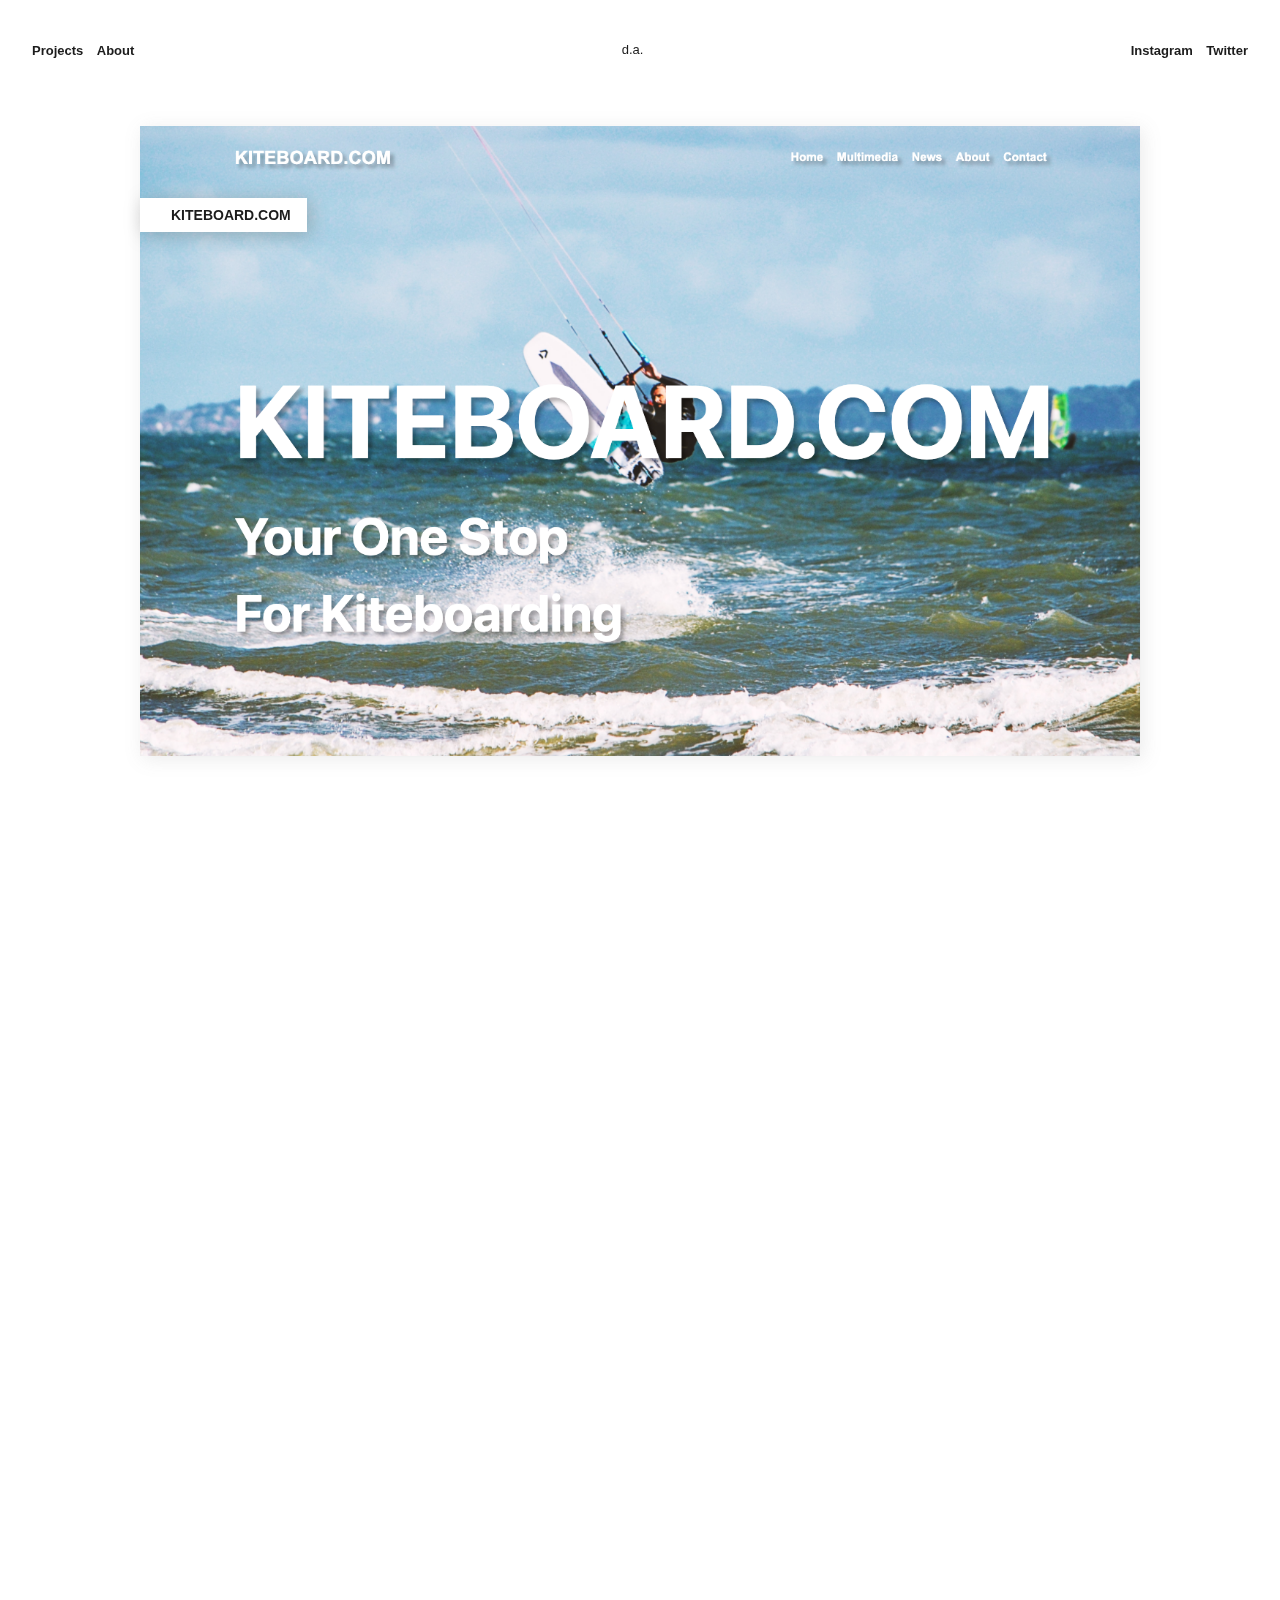
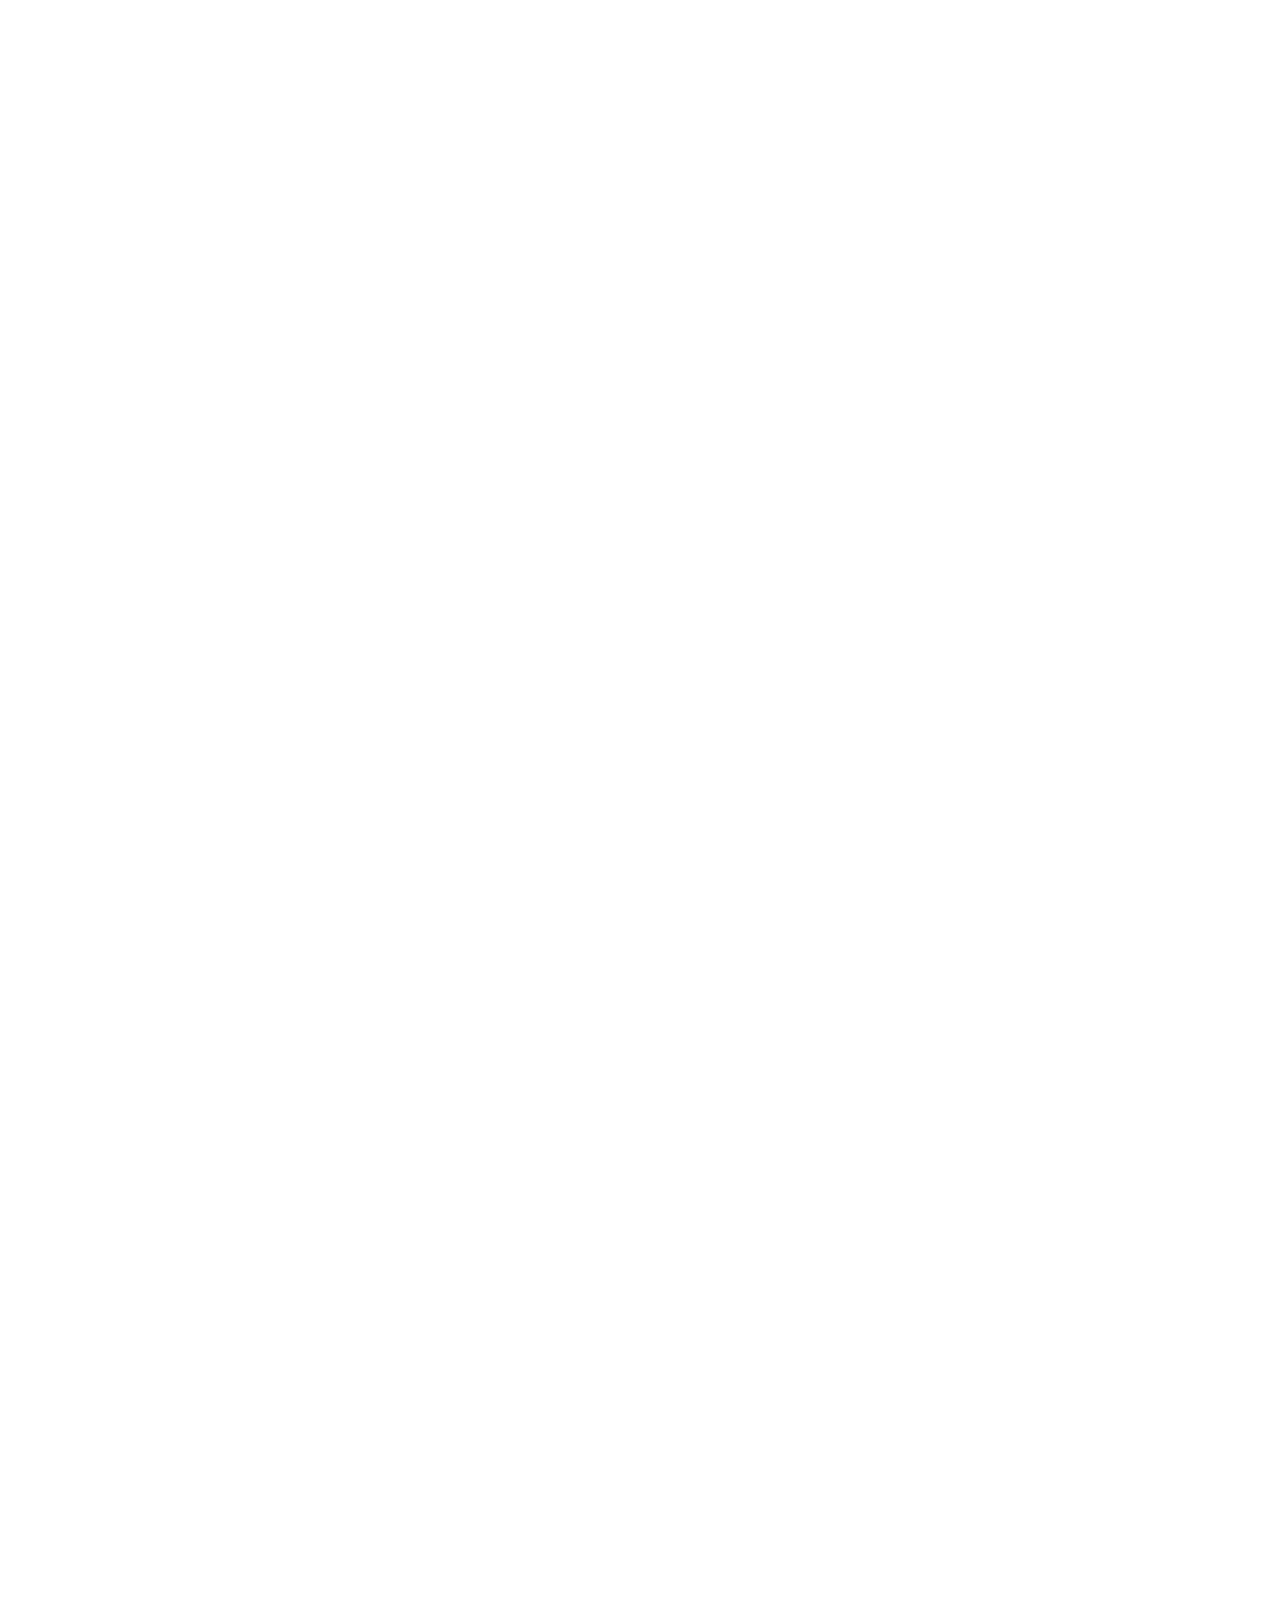
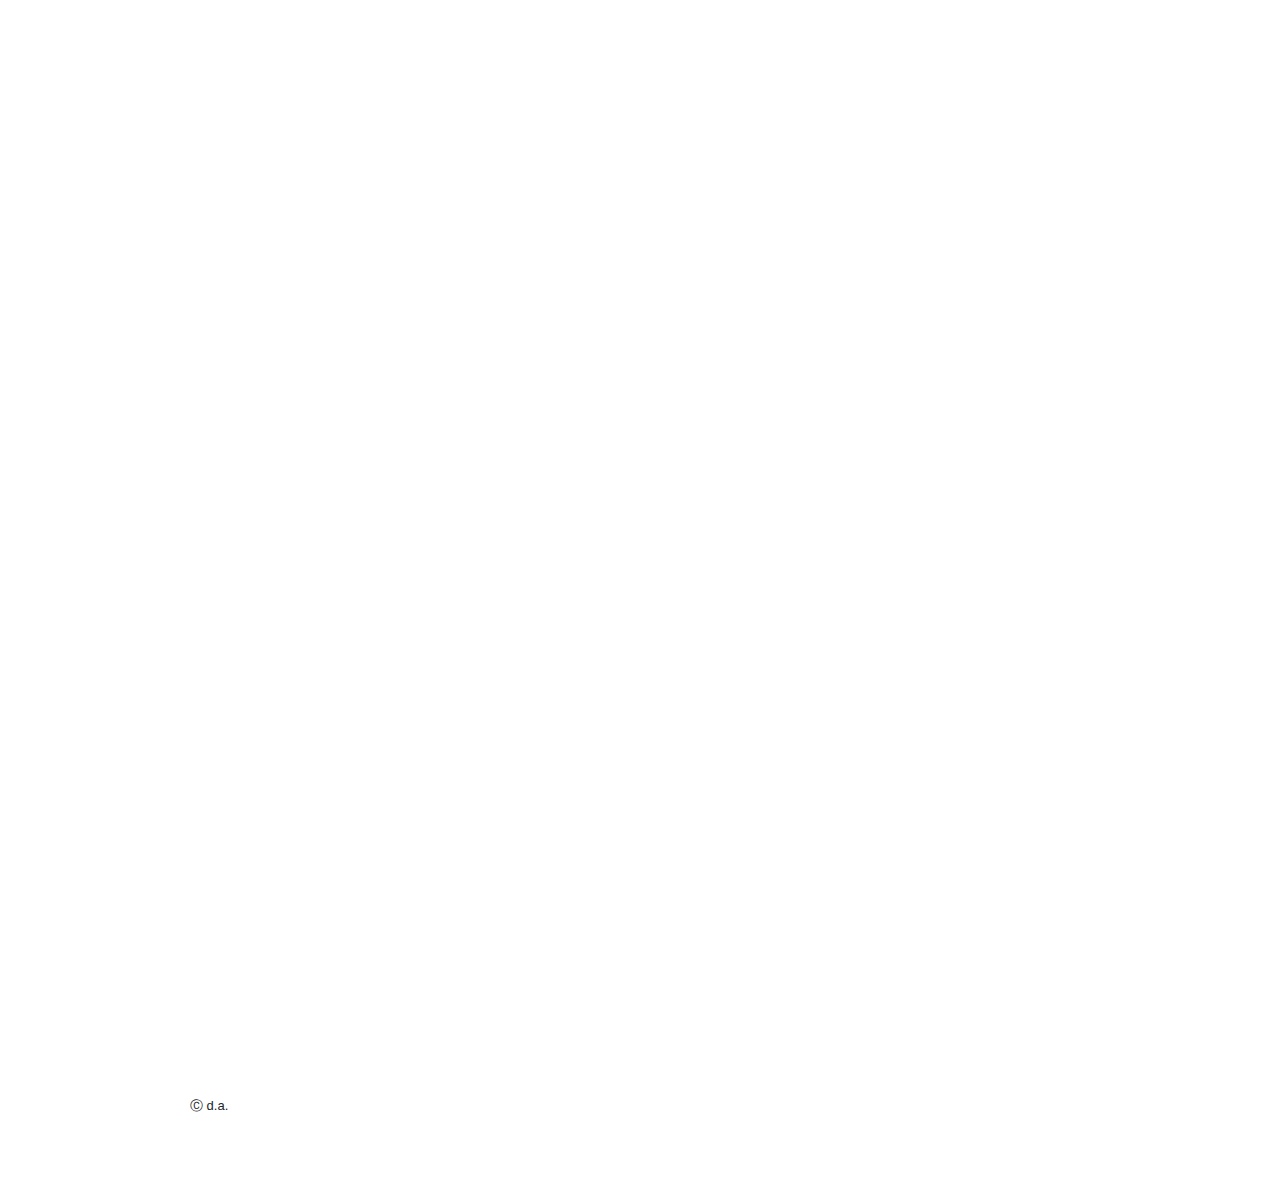
==== commit 0e3e1a5b: "kiteboard project added" ====
--- a/index.html
+++ b/index.html
@@ -41,6 +41,39 @@
       <div class="project-list">
         <div class="content-default">
           <section class="projects">
+            <a href="./html/kiteboard-project.html">
+              <div
+                class="projects-item"
+                style="background-image: url(img/projects/kiteboard/1.png)"
+                data-aos="fade-right"
+              >
+                <div>
+                  <span class="project-item_title">KITEBOARD.COM</span>
+                </div>
+              </div>
+            </a>
+            <a href="./html/blog-project.html">
+              <div
+                class="projects-item"
+                style="background-image: url(img/projects/blog/1.png)"
+                data-aos="fade-left"
+              >
+                <div>
+                  <span class="project-item_title">Blog</span>
+                </div>
+              </div>
+            </a>
+            <a href="./html/journal-project.html">
+              <div
+                class="projects-item"
+                style="background-image: url(img/projects/journal/1.png)"
+                data-aos="fade-right"
+              >
+                <div>
+                  <span class="project-item_title">M3 JOURNAL</span>
+                </div>
+              </div>
+            </a>
             <a href="./html/sneaker-store.html">
               <div
                 class="projects-item"
@@ -54,32 +87,10 @@
                 </div>
               </div>
             </a>
-            <a href="./html/blog-project.html">
-              <div
-                class="projects-item"
-                style="background-image: url(img/projects/blog/1.png);"
-                data-aos="fade-left"
-              >
-                <div>
-                  <span class="project-item_title">Blog</span>
-                </div>
-              </div>
-            </a>
-            <a href="./html/journal-project.html">
-              <div
-                class="projects-item"
-                style="background-image: url(img/projects/journal/1.png);"
-                data-aos="fade-right"
-              >
-                <div>
-                  <span class="project-item_title">M3 JOURNAL</span>
-                </div>
-              </div>
-            </a>
             <a href="./html/poke-project.html">
               <div
                 class="projects-item"
-                style="background-image: url(img/projects/poke/poke@3x.png);"
+                style="background-image: url(img/projects/poke/poke@3x.png)"
                 data-aos="fade-left"
               >
                 <div>
@@ -90,7 +101,7 @@
             <a href="./html/news-project.html">
               <div
                 class="projects-item"
-                style="background-image: url(img/projects/news/xd.png);"
+                style="background-image: url(img/projects/news/xd.png)"
                 data-aos="fade-right"
               >
                 <div>
